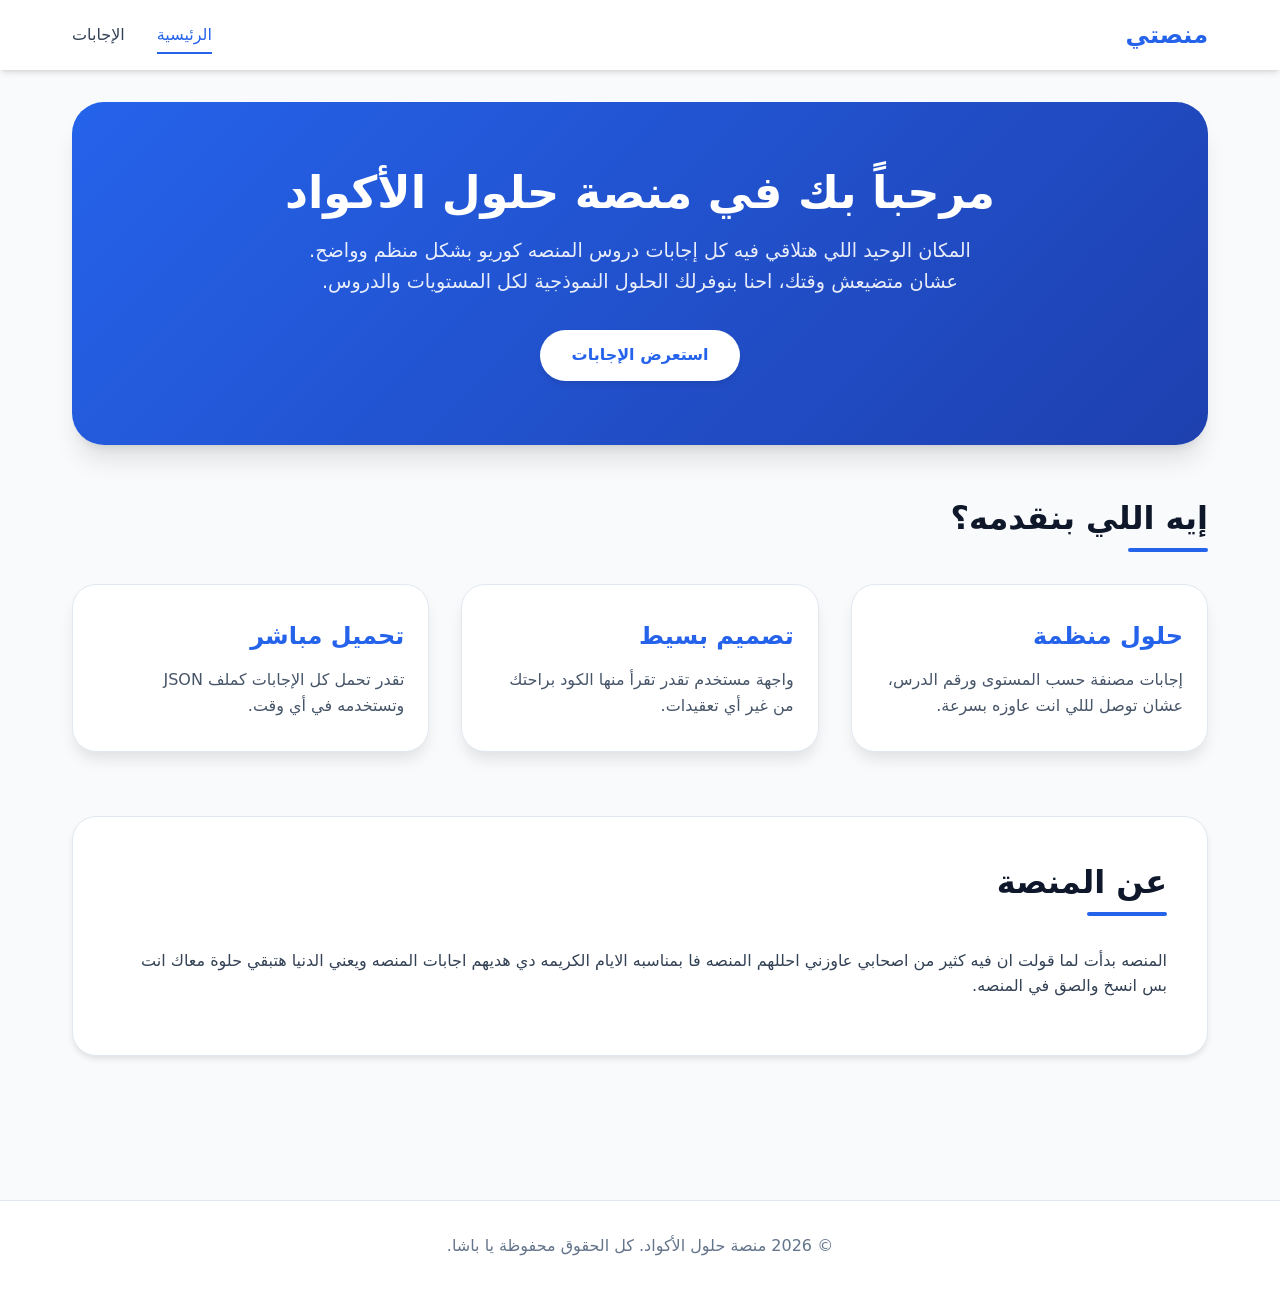
==== index.html @ b63940d5 "All files added successfully" ====
<!DOCTYPE html>
<html lang="ar" dir="rtl">
<head>
    <meta charset="UTF-8">
    <meta name="viewport" content="width=device-width, initial-scale=1.0">
    <title>منصة حلول الأكواد</title>
    <link rel="stylesheet" href="style.css">
</head>
<body>
    <header>
        <nav>
            <div class="logo">منصتي</div>
            <ul>
                <li><a href="index.html" class="active">الرئيسية</a></li>
                <li><a href="answers.html">الإجابات</a></li>
            </ul>
        </nav>
    </header>

    <main>
        <section class="hero">
            <h1>مرحباً بك في منصة حلول الأكواد</h1>
            <p>المكان الوحيد اللي هتلاقي فيه كل إجابات دروس المنصه كوريو بشكل منظم وواضح. عشان متضيعش وقتك، احنا بنوفرلك الحلول النموذجية لكل المستويات والدروس.</p>
            <a href="answers.html" class="btn">استعرض الإجابات</a>
        </section>

        <section class="features">
            <h2>إيه اللي بنقدمه؟</h2>
            <div class="feature-grid">
                <div class="feature-card">
                    <h3>حلول منظمة</h3>
                    <p>إجابات مصنفة حسب المستوى ورقم الدرس، عشان توصل لللي انت عاوزه بسرعة.</p>
                </div>
                <div class="feature-card">
                    <h3>تصميم بسيط</h3>
                    <p>واجهة مستخدم تقدر تقرأ منها الكود براحتك من غير أي تعقيدات.</p>
                </div>
                <div class="feature-card">
                    <h3>تحميل مباشر</h3>
                    <p>تقدر تحمل كل الإجابات كملف JSON وتستخدمه في أي وقت.</p>
                </div>
            </div>
        </section>

        <section class="about">
            <h2>عن المنصة</h2>
<p>المنصه بدأت لما قولت ان فيه كثير من اصحابي عاوزني احللهم المنصه فا بمناسبه الايام الكريمه دي هديهم اجابات المنصه   ويعني الدنيا هتبقي  حلوة معاك انت بس انسخ والصق في المنصه.</p>
        </section>
    </main>

    <footer>
        <p>© 2026 منصة حلول الأكواد. كل الحقوق محفوظة يا باشا.</p>
    </footer>
</body>
</html>
---- style.css ----
* {
    margin: 0;
    padding: 0;
    box-sizing: border-box;
}

body {
    font-family: system-ui, -apple-system, 'Segoe UI', Roboto, 'Helvetica Neue', sans-serif;
    background-color: #f8fafc;
    color: #0f172a;
    line-height: 1.6;
    display: flex;
    flex-direction: column;
    min-height: 100vh;
}

header {
    background-color: #ffffff;
    box-shadow: 0 4px 6px -1px rgb(0 0 0 / 0.1), 0 2px 4px -2px rgb(0 0 0 / 0.1);
    position: sticky;
    top: 0;
    z-index: 10;
}

nav {
    max-width: 1200px;
    margin: 0 auto;
    padding: 1rem 2rem;
    display: flex;
    justify-content: space-between;
    align-items: center;
}

.logo {
    font-size: 1.5rem;
    font-weight: 700;
    color: #2563eb;
}

nav ul {
    display: flex;
    gap: 2rem;
    list-style: none;
}

nav a {
    text-decoration: none;
    color: #334155;
    font-weight: 500;
    padding: 0.5rem 0;
    transition: color 0.2s ease;
    border-bottom: 2px solid transparent;
}

nav a:hover, nav a.active {
    color: #2563eb;
    border-bottom-color: #2563eb;
}

main {
    flex: 1;
    max-width: 1200px;
    margin: 2rem auto;
    padding: 0 2rem;
    width: 100%;
}

/* Home Page Styles */
.hero {
    background: linear-gradient(135deg, #2563eb, #1e40af);
    color: white;
    padding: 4rem 3rem;
    border-radius: 2rem;
    text-align: center;
    margin-bottom: 3rem;
    box-shadow: 0 20px 25px -5px rgb(0 0 0 / 0.1), 0 8px 10px -6px rgb(0 0 0 / 0.1);
}

.hero h1 {
    font-size: 2.8rem;
    margin-bottom: 1rem;
    line-height: 1.2;
}

.hero p {
    font-size: 1.2rem;
    max-width: 700px;
    margin: 0 auto 2rem auto;
    opacity: 0.9;
}

.btn {
    display: inline-block;
    background-color: white;
    color: #2563eb;
    font-weight: 600;
    padding: 0.8rem 2rem;
    border-radius: 9999px;
    text-decoration: none;
    transition: all 0.3s ease;
    border: none;
    cursor: pointer;
    font-size: 1rem;
    box-shadow: 0 4px 6px -1px rgb(0 0 0 / 0.1);
}

.btn:hover {
    background-color: #f1f5f9;
    transform: scale(1.05);
    box-shadow: 0 10px 15px -3px rgb(0 0 0 / 0.1);
}

.features, .about {
    margin-bottom: 4rem;
}

.features h2, .about h2, .answers-header h1 {
    font-size: 2rem;
    margin-bottom: 2rem;
    color: #0f172a;
    position: relative;
    padding-bottom: 0.5rem;
}

.features h2::after, .about h2::after, .answers-header h1::after {
    content: '';
    position: absolute;
    bottom: 0;
    right: 0;
    width: 80px;
    height: 4px;
    background-color: #2563eb;
    border-radius: 2px;
}

.feature-grid {
    display: grid;
    grid-template-columns: repeat(auto-fit, minmax(250px, 1fr));
    gap: 2rem;
}

.feature-card {
    background-color: white;
    padding: 2rem 1.5rem;
    border-radius: 1.5rem;
    box-shadow: 0 10px 15px -3px rgb(0 0 0 / 0.1);
    transition: transform 0.3s ease, box-shadow 0.3s ease;
    border: 1px solid #e2e8f0;
}

.feature-card:hover {
    transform: translateY(-5px);
    box-shadow: 0 20px 25px -5px rgb(0 0 0 / 0.1);
}

.feature-card h3 {
    font-size: 1.5rem;
    margin-bottom: 0.75rem;
    color: #2563eb;
}

.feature-card p {
    color: #475569;
}

.about {
    background-color: white;
    padding: 2.5rem;
    border-radius: 1.5rem;
    border: 1px solid #e2e8f0;
    box-shadow: 0 4px 6px -1px rgb(0 0 0 / 0.1);
}

.about p {
    margin-bottom: 1rem;
    color: #334155;
}

/* Answers Page Styles */
.answers-header {
    text-align: center;
    margin-bottom: 3rem;
}

.answers-header h1 {
    display: inline-block;
}

.answers-header p {
    color: #475569;
    margin-bottom: 1.5rem;
    font-size: 1.1rem;
}

.answers-list {
    display: flex;
    flex-direction: column;
    gap: 2rem;
}

.level-card {
    background-color: white;
    border-radius: 1.5rem;
    padding: 2rem;
    box-shadow: 0 10px 15px -3px rgb(0 0 0 / 0.1);
    border: 1px solid #e2e8f0;
}

.level-card h2 {
    font-size: 1.8rem;
    color: #1e293b;
    margin-bottom: 1.5rem;
    padding-bottom: 0.75rem;
    border-bottom: 3px solid #2563eb;
}

.lesson-card {
    background-color: #f1f5f9;
    border-radius: 1rem;
    padding: 1.5rem;
    margin-bottom: 1.5rem;
}

.lesson-card:last-child {
    margin-bottom: 0;
}

.lesson-card h3 {
    font-size: 1.3rem;
    color: #2563eb;
    margin-bottom: 1rem;
}

.answers-list-ul {
    list-style: none;
    padding: 0;
}

.answer-item {
    background-color: white;
    border-radius: 0.75rem;
    padding: 1rem 1.5rem;
    margin-bottom: 0.75rem;
    font-family: 'Courier New', Courier, monospace;
    border: 1px solid #cbd5e1;
    box-shadow: 0 1px 3px 0 rgb(0 0 0 / 0.1);
    white-space: pre-wrap;
    direction: ltr;
    text-align: left;
}

.answer-item:last-child {
    margin-bottom: 0;
}

.loading {
    text-align: center;
    color: #64748b;
    font-size: 1.2rem;
    padding: 3rem;
}

footer {
    text-align: center;
    padding: 2rem;
    background-color: #ffffff;
    border-top: 1px solid #e2e8f0;
    color: #64748b;
    margin-top: 3rem;
}
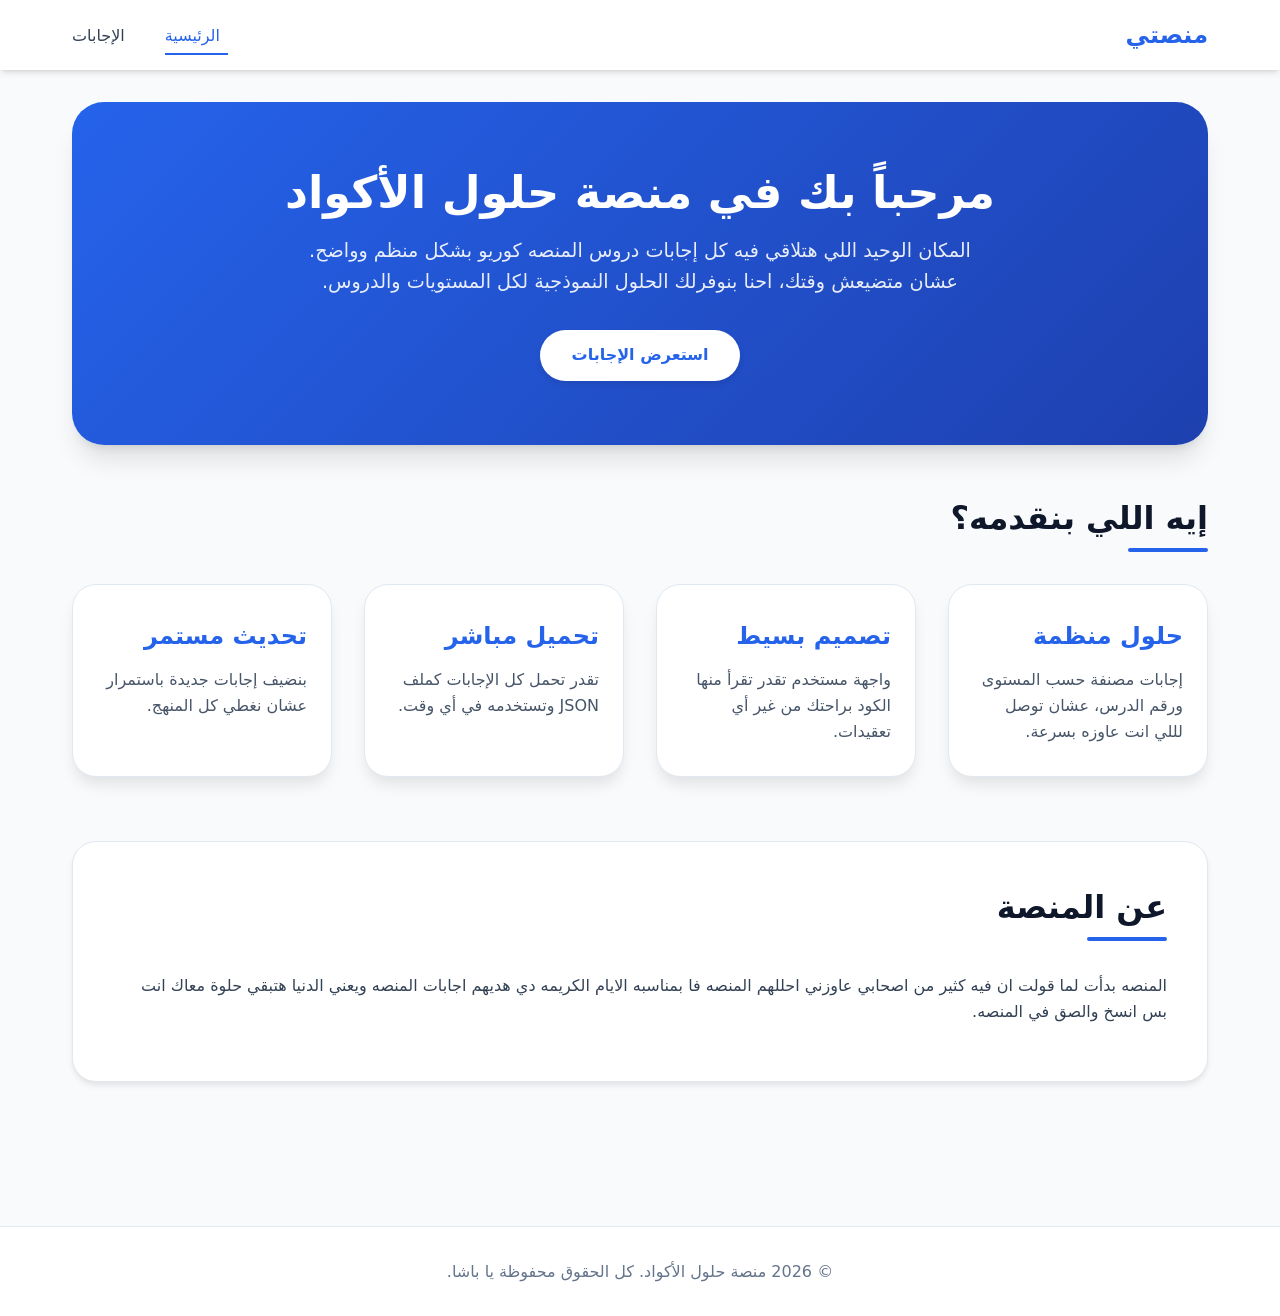
==== commit 25af631a: "the New Features" ====
--- a/index.html
+++ b/index.html
@@ -5,16 +5,20 @@
     <meta name="viewport" content="width=device-width, initial-scale=1.0">
     <title>منصة حلول الأكواد</title>
     <link rel="stylesheet" href="style.css">
+<!-- أيقونة الموقع (Favicon) -->
+<link rel="icon" href="data:image/svg+xml,<svg xmlns='http://www.w3.org/2000/svg' viewBox='0 0 100 100'><text y='.9em' font-size='90' fill='%232563eb'>💻</text></svg>">
 </head>
 <body>
     <header>
-        <nav>
-            <div class="logo">منصتي</div>
-            <ul>
-                <li><a href="index.html" class="active">الرئيسية</a></li>
-                <li><a href="answers.html">الإجابات</a></li>
-            </ul>
-        </nav>
+      <nav>
+    <div class="logo">
+        <i class="fas fa-code"></i> منصتي
+    </div>
+    <ul>
+        <li><a href="index.html" class="active"><i class="fas fa-home"></i> الرئيسية</a></li>
+        <li><a href="answers.html"><i class="fas fa-list"></i> الإجابات</a></li>
+    </ul>
+</nav>
     </header>
 
     <main>
@@ -24,23 +28,31 @@
             <a href="answers.html" class="btn">استعرض الإجابات</a>
         </section>
 
-        <section class="features">
-            <h2>إيه اللي بنقدمه؟</h2>
-            <div class="feature-grid">
-                <div class="feature-card">
-                    <h3>حلول منظمة</h3>
-                    <p>إجابات مصنفة حسب المستوى ورقم الدرس، عشان توصل لللي انت عاوزه بسرعة.</p>
-                </div>
-                <div class="feature-card">
-                    <h3>تصميم بسيط</h3>
-                    <p>واجهة مستخدم تقدر تقرأ منها الكود براحتك من غير أي تعقيدات.</p>
-                </div>
-                <div class="feature-card">
-                    <h3>تحميل مباشر</h3>
-                    <p>تقدر تحمل كل الإجابات كملف JSON وتستخدمه في أي وقت.</p>
-                </div>
-            </div>
-        </section>
+       <section class="features">
+    <h2><i class="fas fa-star"></i> إيه اللي بنقدمه؟</h2>
+    <div class="feature-grid">
+        <div class="feature-card">
+            <i class="fas fa-layer-group"></i>
+            <h3>حلول منظمة</h3>
+            <p>إجابات مصنفة حسب المستوى ورقم الدرس، عشان توصل لللي انت عاوزه بسرعة.</p>
+        </div>
+        <div class="feature-card">
+            <i class="fas fa-paint-brush"></i>
+            <h3>تصميم بسيط</h3>
+            <p>واجهة مستخدم تقدر تقرأ منها الكود براحتك من غير أي تعقيدات.</p>
+        </div>
+        <div class="feature-card">
+            <i class="fas fa-download"></i>
+            <h3>تحميل مباشر</h3>
+            <p>تقدر تحمل كل الإجابات كملف JSON وتستخدمه في أي وقت.</p>
+        </div>
+        <div class="feature-card">
+            <i class="fas fa-sync-alt"></i>
+            <h3>تحديث مستمر</h3>
+            <p>بنضيف إجابات جديدة باستمرار عشان نغطي كل المنهج.</p>
+        </div>
+    </div>
+</section>
 
         <section class="about">
             <h2>عن المنصة</h2>
--- a/style.css
+++ b/style.css
@@ -267,4 +267,48 @@
     border-top: 1px solid #e2e8f0;
     color: #64748b;
     margin-top: 3rem;
+}
+/* أيقونات التنقل */
+nav ul li a i {
+    margin-left: 8px;
+    font-size: 1.1rem;
+}
+
+/* أيقونة التحميل */
+#download-json i {
+    margin-left: 8px;
+}
+
+/* أيقونات البطاقات */
+.feature-card i {
+    font-size: 2.5rem;
+    color: #2563eb;
+    margin-bottom: 1rem;
+}
+
+/* أيقونة مستوى */
+.level-card h2 i {
+    color: #2563eb;
+    margin-left: 10px;
+    font-size: 1.8rem;
+}
+
+/* أيقونة الدرس العادي */
+.lesson-card h3 i {
+    color: #2563eb;
+    margin-left: 8px;
+    font-size: 1.3rem;
+}
+
+/* أيقونة نهاية الفصل - بشكل مميز */
+.lesson-card h3 i.fa-graduation-cap {
+    color: #7c3aed;
+}
+
+/* أيقونة كل إجابة */
+.answer-item i {
+    color: #2563eb;
+    margin-left: 10px;
+    font-size: 0.9rem;
+    opacity: 0.7;
 }
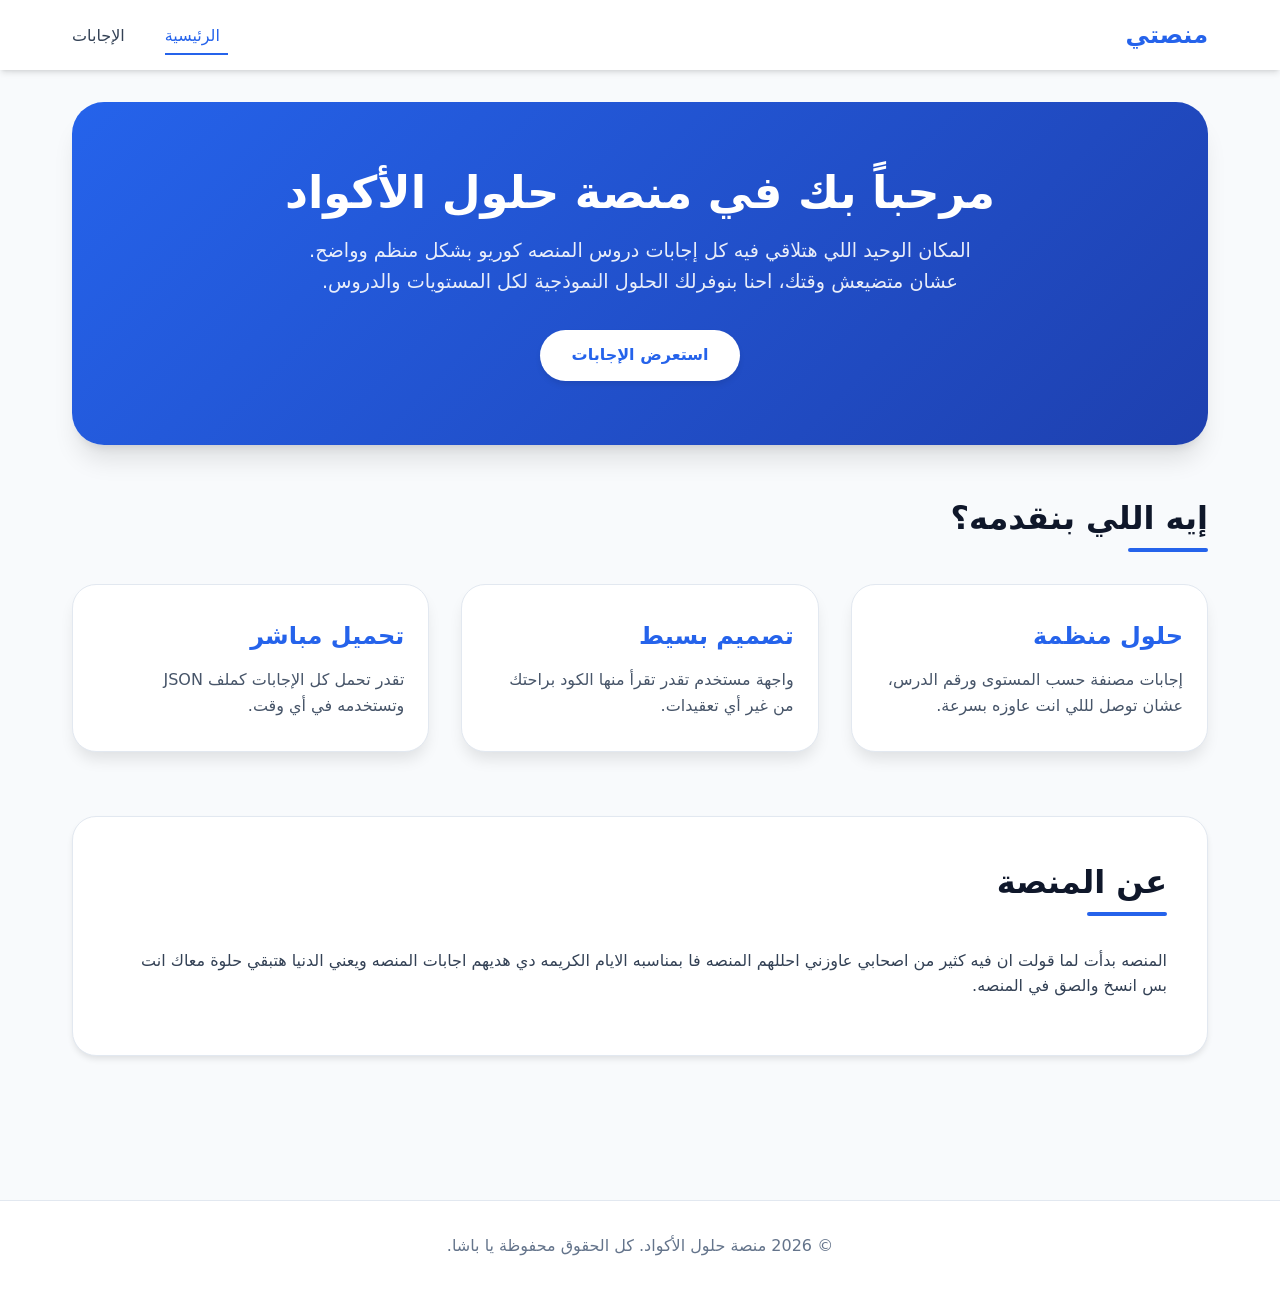
==== commit 941c77d0: "the New Features" ====
--- a/index.html
+++ b/index.html
@@ -46,11 +46,6 @@
             <h3>تحميل مباشر</h3>
             <p>تقدر تحمل كل الإجابات كملف JSON وتستخدمه في أي وقت.</p>
         </div>
-        <div class="feature-card">
-            <i class="fas fa-sync-alt"></i>
-            <h3>تحديث مستمر</h3>
-            <p>بنضيف إجابات جديدة باستمرار عشان نغطي كل المنهج.</p>
-        </div>
     </div>
 </section>
 
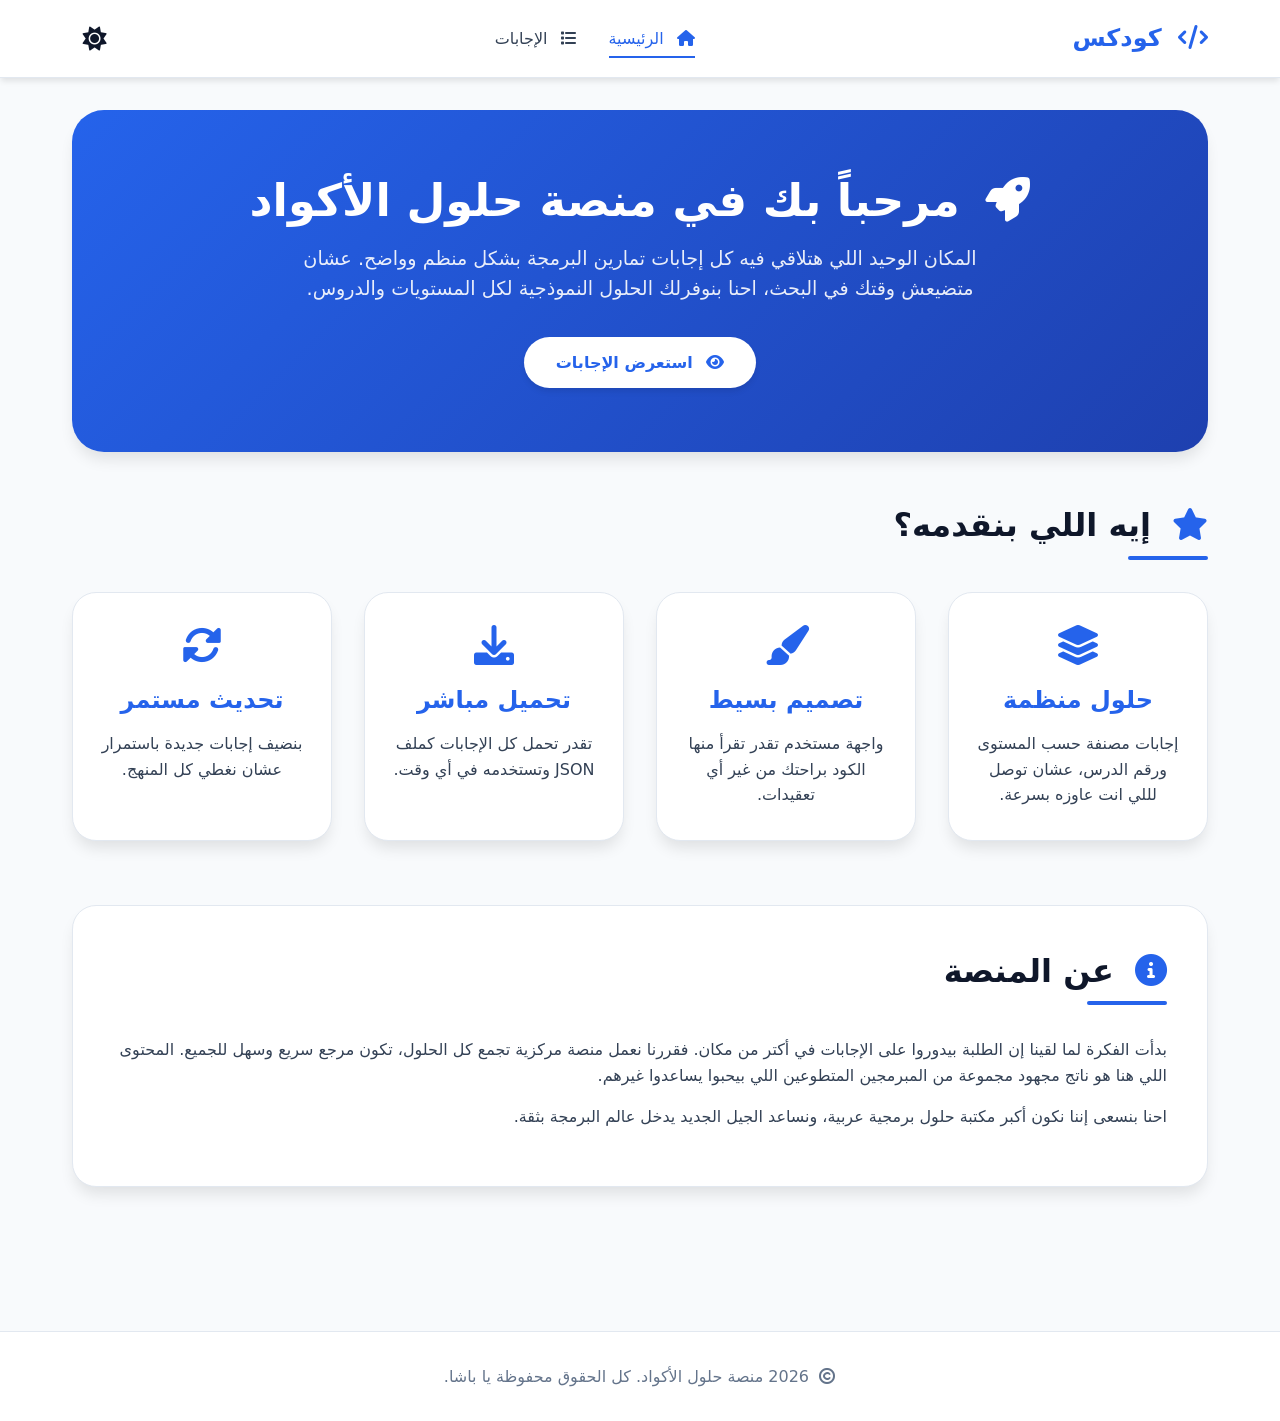
==== commit 2f7b95db: "Add The Plugins" ====
--- a/index.html
+++ b/index.html
@@ -4,59 +4,75 @@
     <meta charset="UTF-8">
     <meta name="viewport" content="width=device-width, initial-scale=1.0">
     <title>منصة حلول الأكواد</title>
+    
+    <!-- Font Awesome للأيقونات -->
+    <link rel="stylesheet" href="https://cdnjs.cloudflare.com/ajax/libs/font-awesome/6.0.0-beta3/css/all.min.css">
+    
+    <!-- أيقونة الموقع (Favicon) -->
+    <link rel="icon" href="data:image/svg+xml,<svg xmlns='http://www.w3.org/2000/svg' viewBox='0 0 100 100'><rect width='100' height='100' rx='20' fill='%232563eb'/><text x='50' y='75' font-size='70' text-anchor='middle' fill='white' font-family='Arial'>&lt;/&gt;</text></svg>">
+    
     <link rel="stylesheet" href="style.css">
-<!-- أيقونة الموقع (Favicon) -->
-<link rel="icon" href="data:image/svg+xml,<svg xmlns='http://www.w3.org/2000/svg' viewBox='0 0 100 100'><text y='.9em' font-size='90' fill='%232563eb'>💻</text></svg>">
 </head>
 <body>
     <header>
-      <nav>
-    <div class="logo">
-        <i class="fas fa-code"></i> منصتي
-    </div>
-    <ul>
-        <li><a href="index.html" class="active"><i class="fas fa-home"></i> الرئيسية</a></li>
-        <li><a href="answers.html"><i class="fas fa-list"></i> الإجابات</a></li>
-    </ul>
-</nav>
+        <nav>
+            <div class="logo">
+                <i class="fas fa-code"></i> كودكس
+            </div>
+            <ul>
+                <li><a href="index.html" class="active"><i class="fas fa-home"></i> الرئيسية</a></li>
+                <li><a href="answers.html"><i class="fas fa-list"></i> الإجابات</a></li>
+            </ul>
+            <button id="theme-toggle" class="theme-btn">
+                <i class="fas fa-sun"></i>
+            </button>
+        </nav>
     </header>
 
     <main>
         <section class="hero">
-            <h1>مرحباً بك في منصة حلول الأكواد</h1>
-            <p>المكان الوحيد اللي هتلاقي فيه كل إجابات دروس المنصه كوريو بشكل منظم وواضح. عشان متضيعش وقتك، احنا بنوفرلك الحلول النموذجية لكل المستويات والدروس.</p>
-            <a href="answers.html" class="btn">استعرض الإجابات</a>
+            <h1><i class="fas fa-rocket"></i> مرحباً بك في منصة حلول الأكواد</h1>
+            <p>المكان الوحيد اللي هتلاقي فيه كل إجابات تمارين البرمجة بشكل منظم وواضح. عشان متضيعش وقتك في البحث، احنا بنوفرلك الحلول النموذجية لكل المستويات والدروس.</p>
+            <a href="answers.html" class="btn"><i class="fas fa-eye"></i> استعرض الإجابات</a>
         </section>
 
-       <section class="features">
-    <h2><i class="fas fa-star"></i> إيه اللي بنقدمه؟</h2>
-    <div class="feature-grid">
-        <div class="feature-card">
-            <i class="fas fa-layer-group"></i>
-            <h3>حلول منظمة</h3>
-            <p>إجابات مصنفة حسب المستوى ورقم الدرس، عشان توصل لللي انت عاوزه بسرعة.</p>
-        </div>
-        <div class="feature-card">
-            <i class="fas fa-paint-brush"></i>
-            <h3>تصميم بسيط</h3>
-            <p>واجهة مستخدم تقدر تقرأ منها الكود براحتك من غير أي تعقيدات.</p>
-        </div>
-        <div class="feature-card">
-            <i class="fas fa-download"></i>
-            <h3>تحميل مباشر</h3>
-            <p>تقدر تحمل كل الإجابات كملف JSON وتستخدمه في أي وقت.</p>
-        </div>
-    </div>
-</section>
+        <section class="features">
+            <h2><i class="fas fa-star"></i> إيه اللي بنقدمه؟</h2>
+            <div class="feature-grid">
+                <div class="feature-card">
+                    <i class="fas fa-layer-group"></i>
+                    <h3>حلول منظمة</h3>
+                    <p>إجابات مصنفة حسب المستوى ورقم الدرس، عشان توصل لللي انت عاوزه بسرعة.</p>
+                </div>
+                <div class="feature-card">
+                    <i class="fas fa-paint-brush"></i>
+                    <h3>تصميم بسيط</h3>
+                    <p>واجهة مستخدم تقدر تقرأ منها الكود براحتك من غير أي تعقيدات.</p>
+                </div>
+                <div class="feature-card">
+                    <i class="fas fa-download"></i>
+                    <h3>تحميل مباشر</h3>
+                    <p>تقدر تحمل كل الإجابات كملف JSON وتستخدمه في أي وقت.</p>
+                </div>
+                <div class="feature-card">
+                    <i class="fas fa-sync-alt"></i>
+                    <h3>تحديث مستمر</h3>
+                    <p>بنضيف إجابات جديدة باستمرار عشان نغطي كل المنهج.</p>
+                </div>
+            </div>
+        </section>
 
         <section class="about">
-            <h2>عن المنصة</h2>
-<p>المنصه بدأت لما قولت ان فيه كثير من اصحابي عاوزني احللهم المنصه فا بمناسبه الايام الكريمه دي هديهم اجابات المنصه   ويعني الدنيا هتبقي  حلوة معاك انت بس انسخ والصق في المنصه.</p>
+            <h2><i class="fas fa-info-circle"></i> عن المنصة</h2>
+            <p>بدأت الفكرة لما لقينا إن الطلبة بيدوروا على الإجابات في أكتر من مكان. فقررنا نعمل منصة مركزية تجمع كل الحلول، تكون مرجع سريع وسهل للجميع. المحتوى اللي هنا هو ناتج مجهود مجموعة من المبرمجين المتطوعين اللي بيحبوا يساعدوا غيرهم.</p>
+            <p>احنا بنسعى إننا نكون أكبر مكتبة حلول برمجية عربية، ونساعد الجيل الجديد يدخل عالم البرمجة بثقة.</p>
         </section>
     </main>
 
     <footer>
-        <p>© 2026 منصة حلول الأكواد. كل الحقوق محفوظة يا باشا.</p>
+        <p><i class="far fa-copyright"></i> 2026 منصة حلول الأكواد. كل الحقوق محفوظة يا باشا.</p>
     </footer>
+
+    <script src="script.js"></script>
 </body>
 </html>
--- a/style.css
+++ b/style.css
@@ -4,22 +4,57 @@
     box-sizing: border-box;
 }
 
+/* ========== متغيرات الألوان للثيمات ========== */
+:root {
+    --bg-primary: #f8fafc;
+    --bg-secondary: #ffffff;
+    --text-primary: #0f172a;
+    --text-secondary: #334155;
+    --border-color: #e2e8f0;
+    --card-bg: #ffffff;
+    --code-bg: #f1f5f9;
+    --hover-bg: #f1f5f9;
+    --shadow: 0 10px 15px -3px rgb(0 0 0 / 0.1);
+    --hero-gradient: linear-gradient(135deg, #2563eb, #1e40af);
+    --btn-bg: white;
+    --btn-text: #2563eb;
+    --footer-text: #64748b;
+}
+
+[data-theme="dark"] {
+    --bg-primary: #0f172a;
+    --bg-secondary: #1e293b;
+    --text-primary: #f1f5f9;
+    --text-secondary: #cbd5e1;
+    --border-color: #334155;
+    --card-bg: #1e293b;
+    --code-bg: #0f172a;
+    --hover-bg: #334155;
+    --shadow: 0 10px 15px -3px rgb(0 0 0 / 0.5);
+    --hero-gradient: linear-gradient(135deg, #1e40af, #0f172a);
+    --btn-bg: #2563eb;
+    --btn-text: white;
+    --footer-text: #94a3b8;
+}
+
 body {
     font-family: system-ui, -apple-system, 'Segoe UI', Roboto, 'Helvetica Neue', sans-serif;
-    background-color: #f8fafc;
-    color: #0f172a;
+    background-color: var(--bg-primary);
+    color: var(--text-primary);
     line-height: 1.6;
     display: flex;
     flex-direction: column;
     min-height: 100vh;
+    transition: background-color 0.3s ease, color 0.3s ease;
 }
 
 header {
-    background-color: #ffffff;
-    box-shadow: 0 4px 6px -1px rgb(0 0 0 / 0.1), 0 2px 4px -2px rgb(0 0 0 / 0.1);
+    background-color: var(--bg-secondary);
+    box-shadow: 0 4px 6px -1px rgb(0 0 0 / 0.1);
     position: sticky;
     top: 0;
     z-index: 10;
+    border-bottom: 1px solid var(--border-color);
 }
 
 nav {
@@ -37,6 +72,10 @@
     color: #2563eb;
 }
 
+.logo i {
+    margin-left: 8px;
+}
+
 nav ul {
     display: flex;
     gap: 2rem;
@@ -45,16 +84,59 @@
 
 nav a {
     text-decoration: none;
-    color: #334155;
+    color: var(--text-secondary);
     font-weight: 500;
     padding: 0.5rem 0;
     transition: color 0.2s ease;
     border-bottom: 2px solid transparent;
 }
 
+nav a i {
+    margin-left: 8px;
+}
+
 nav a:hover, nav a.active {
     color: #2563eb;
     border-bottom-color: #2563eb;
+}
+
+/* ========== زر تبديل الثيم ========== */
+.theme-btn {
+    background: none;
+    border: none;
+    font-size: 1.5rem;
+    cursor: pointer;
+    color: var(--text-primary);
+    padding: 0.5rem;
+    border-radius: 50%;
+    width: 45px;
+    height: 45px;
+    display: flex;
+    align-items: center;
+    justify-content: center;
+    transition: all 0.3s ease;
+}
+
+.theme-btn:hover {
+    background-color: var(--hover-bg);
+    transform: rotate(15deg);
+}
+
+.theme-btn i {
+    transition: all 0.5s ease;
+}
+
+.theme-btn:active i {
+    animation: spin 0.5s ease;
+}
+
+@keyframes spin {
+    from { transform: rotate(0deg); }
+    to { transform: rotate(360deg); }
+}
+
+[data-theme="dark"] .theme-btn i {
+    color: #fbbf24;
 }
 
 main {
@@ -65,21 +147,25 @@
     width: 100%;
 }
 
-/* Home Page Styles */
+/* ========== الصفحة الرئيسية ========== */
 .hero {
-    background: linear-gradient(135deg, #2563eb, #1e40af);
+    background: var(--hero-gradient);
     color: white;
     padding: 4rem 3rem;
     border-radius: 2rem;
     text-align: center;
     margin-bottom: 3rem;
-    box-shadow: 0 20px 25px -5px rgb(0 0 0 / 0.1), 0 8px 10px -6px rgb(0 0 0 / 0.1);
+    box-shadow: var(--shadow);
 }
 
 .hero h1 {
     font-size: 2.8rem;
     margin-bottom: 1rem;
     line-height: 1.2;
+}
+
+.hero h1 i {
+    margin-left: 10px;
 }
 
 .hero p {
@@ -91,8 +177,8 @@
 
 .btn {
     display: inline-block;
-    background-color: white;
-    color: #2563eb;
+    background-color: var(--btn-bg);
+    color: var(--btn-text);
     font-weight: 600;
     padding: 0.8rem 2rem;
     border-radius: 9999px;
@@ -104,10 +190,22 @@
     box-shadow: 0 4px 6px -1px rgb(0 0 0 / 0.1);
 }
 
+.btn i {
+    margin-left: 8px;
+}
+
 .btn:hover {
-    background-color: #f1f5f9;
     transform: scale(1.05);
     box-shadow: 0 10px 15px -3px rgb(0 0 0 / 0.1);
+}
+
+[data-theme="dark"] .btn:hover {
+    background-color: #1d4ed8;
+}
+
+[data-theme="dark"] .hero .btn {
+    background-color: white;
+    color: #2563eb;
 }
 
 .features, .about {
@@ -117,9 +215,14 @@
 .features h2, .about h2, .answers-header h1 {
     font-size: 2rem;
     margin-bottom: 2rem;
-    color: #0f172a;
+    color: var(--text-primary);
     position: relative;
     padding-bottom: 0.5rem;
+}
+
+.features h2 i, .about h2 i, .answers-header h1 i {
+    margin-left: 10px;
+    color: #2563eb;
 }
 
 .features h2::after, .about h2::after, .answers-header h1::after {
@@ -140,17 +243,24 @@
 }
 
 .feature-card {
-    background-color: white;
+    background-color: var(--card-bg);
     padding: 2rem 1.5rem;
     border-radius: 1.5rem;
-    box-shadow: 0 10px 15px -3px rgb(0 0 0 / 0.1);
+    box-shadow: var(--shadow);
     transition: transform 0.3s ease, box-shadow 0.3s ease;
-    border: 1px solid #e2e8f0;
+    border: 1px solid var(--border-color);
+    text-align: center;
 }
 
 .feature-card:hover {
     transform: translateY(-5px);
-    box-shadow: 0 20px 25px -5px rgb(0 0 0 / 0.1);
+    box-shadow: 0 20px 25px -5px rgb(0 0 0 / 0.2);
+}
+
+.feature-card i {
+    font-size: 2.5rem;
+    color: #2563eb;
+    margin-bottom: 1rem;
 }
 
 .feature-card h3 {
@@ -160,23 +270,23 @@
 }
 
 .feature-card p {
-    color: #475569;
+    color: var(--text-secondary);
 }
 
 .about {
-    background-color: white;
+    background-color: var(--card-bg);
     padding: 2.5rem;
     border-radius: 1.5rem;
-    border: 1px solid #e2e8f0;
-    box-shadow: 0 4px 6px -1px rgb(0 0 0 / 0.1);
+    border: 1px solid var(--border-color);
+    box-shadow: var(--shadow);
 }
 
 .about p {
     margin-bottom: 1rem;
-    color: #334155;
-}
-
-/* Answers Page Styles */
+    color: var(--text-secondary);
+}
+
+/* ========== صفحة الإجابات ========== */
 .answers-header {
     text-align: center;
     margin-bottom: 3rem;
@@ -187,7 +297,7 @@
 }
 
 .answers-header p {
-    color: #475569;
+    color: var(--text-secondary);
     margin-bottom: 1.5rem;
     font-size: 1.1rem;
 }
@@ -199,26 +309,33 @@
 }
 
 .level-card {
-    background-color: white;
+    background-color: var(--card-bg);
     border-radius: 1.5rem;
     padding: 2rem;
-    box-shadow: 0 10px 15px -3px rgb(0 0 0 / 0.1);
-    border: 1px solid #e2e8f0;
+    box-shadow: var(--shadow);
+    border: 1px solid var(--border-color);
 }
 
 .level-card h2 {
     font-size: 1.8rem;
-    color: #1e293b;
+    color: var(--text-primary);
     margin-bottom: 1.5rem;
     padding-bottom: 0.75rem;
     border-bottom: 3px solid #2563eb;
 }
 
+.level-card h2 i {
+    color: #2563eb;
+    margin-left: 10px;
+    font-size: 1.8rem;
+}
+
 .lesson-card {
-    background-color: #f1f5f9;
+    background-color: var(--code-bg);
     border-radius: 1rem;
     padding: 1.5rem;
     margin-bottom: 1.5rem;
+    border: 1px solid var(--border-color);
 }
 
 .lesson-card:last-child {
@@ -227,8 +344,18 @@
 
 .lesson-card h3 {
     font-size: 1.3rem;
-    color: #2563eb;
     margin-bottom: 1rem;
+    padding-bottom: 0.5rem;
+    border-bottom: 2px solid var(--border-color);
+}
+
+.lesson-card h3 i {
+    margin-left: 8px;
+    font-size: 1.3rem;
+}
+
+.lesson-card h3 i.fa-graduation-cap {
+    color: #7c3aed;
 }
 
 .answers-list-ul {
@@ -237,16 +364,30 @@
 }
 
 .answer-item {
-    background-color: white;
+    background-color: var(--bg-secondary);
     border-radius: 0.75rem;
     padding: 1rem 1.5rem;
     margin-bottom: 0.75rem;
     font-family: 'Courier New', Courier, monospace;
-    border: 1px solid #cbd5e1;
+    border: 1px solid var(--border-color);
     box-shadow: 0 1px 3px 0 rgb(0 0 0 / 0.1);
     white-space: pre-wrap;
     direction: ltr;
     text-align: left;
+    color: var(--text-primary);
+    transition: transform 0.2s ease;
+}
+
+.answer-item:hover {
+    transform: translateX(-5px);
+    border-right: 3px solid #2563eb;
+}
+
+.answer-item i {
+    color: #2563eb;
+    margin-left: 10px;
+    font-size: 0.9rem;
+    opacity: 0.7;
 }
 
 .answer-item:last-child {
@@ -255,60 +396,43 @@
 
 .loading {
     text-align: center;
-    color: #64748b;
+    color: var(--text-secondary);
     font-size: 1.2rem;
     padding: 3rem;
+}
+
+.loading i {
+    margin-left: 8px;
+    color: #2563eb;
 }
 
 footer {
     text-align: center;
     padding: 2rem;
-    background-color: #ffffff;
-    border-top: 1px solid #e2e8f0;
-    color: #64748b;
+    background-color: var(--bg-secondary);
+    border-top: 1px solid var(--border-color);
+    color: var(--footer-text);
     margin-top: 3rem;
 }
-/* أيقونات التنقل */
-nav ul li a i {
-    margin-left: 8px;
-    font-size: 1.1rem;
-}
-
-/* أيقونة التحميل */
-#download-json i {
-    margin-left: 8px;
-}
-
-/* أيقونات البطاقات */
-.feature-card i {
-    font-size: 2.5rem;
-    color: #2563eb;
-    margin-bottom: 1rem;
-}
-
-/* أيقونة مستوى */
-.level-card h2 i {
-    color: #2563eb;
-    margin-left: 10px;
-    font-size: 1.8rem;
-}
-
-/* أيقونة الدرس العادي */
-.lesson-card h3 i {
-    color: #2563eb;
-    margin-left: 8px;
-    font-size: 1.3rem;
-}
-
-/* أيقونة نهاية الفصل - بشكل مميز */
-.lesson-card h3 i.fa-graduation-cap {
-    color: #7c3aed;
-}
-
-/* أيقونة كل إجابة */
-.answer-item i {
-    color: #2563eb;
-    margin-left: 10px;
-    font-size: 0.9rem;
-    opacity: 0.7;
+
+footer i {
+    margin-left: 5px;
+}
+
+/* ========== تحسين التمرير ========== */
+::-webkit-scrollbar {
+    width: 10px;
+}
+
+::-webkit-scrollbar-track {
+    background: var(--bg-primary);
+}
+
+::-webkit-scrollbar-thumb {
+    background: #2563eb;
+    border-radius: 5px;
+}
+
+::-webkit-scrollbar-thumb:hover {
+    background: #1d4ed8;
 }
